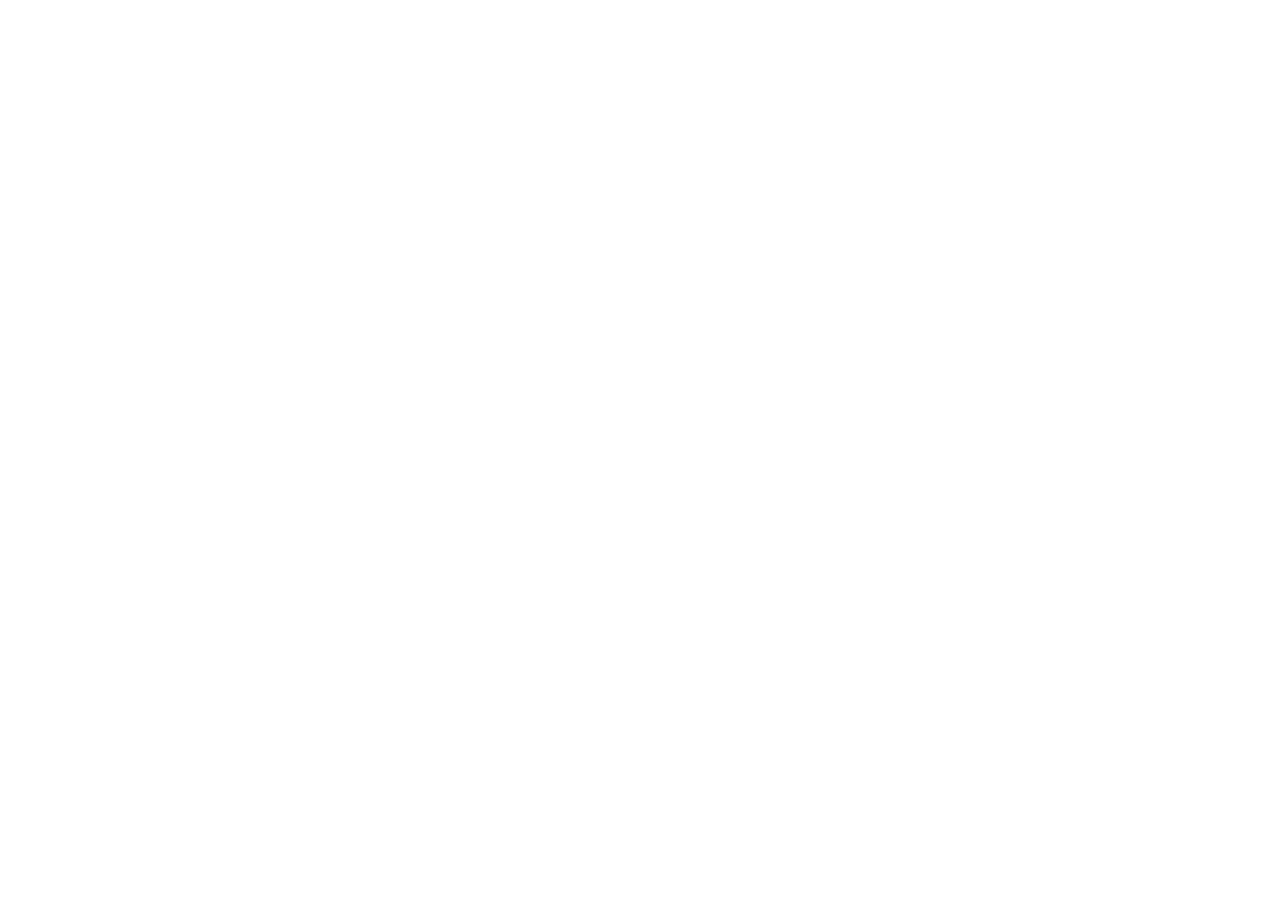
==== index.html @ 20b2c5fd "adding project structure" ====
<!DOCTYPE html>
<html lang="en">

<head>
    <meta charset="UTF-8">
    <meta http-equiv="X-UA-Compatible" content="IE=edge">
    <meta name="viewport" content="width=device-width, initial-scale=1.0">
    <title>Circle</title>
    <link rel="stylesheet" href="style.css">
</head>

<body>
    
    <script src="script.js"></script>
</body>

</html>
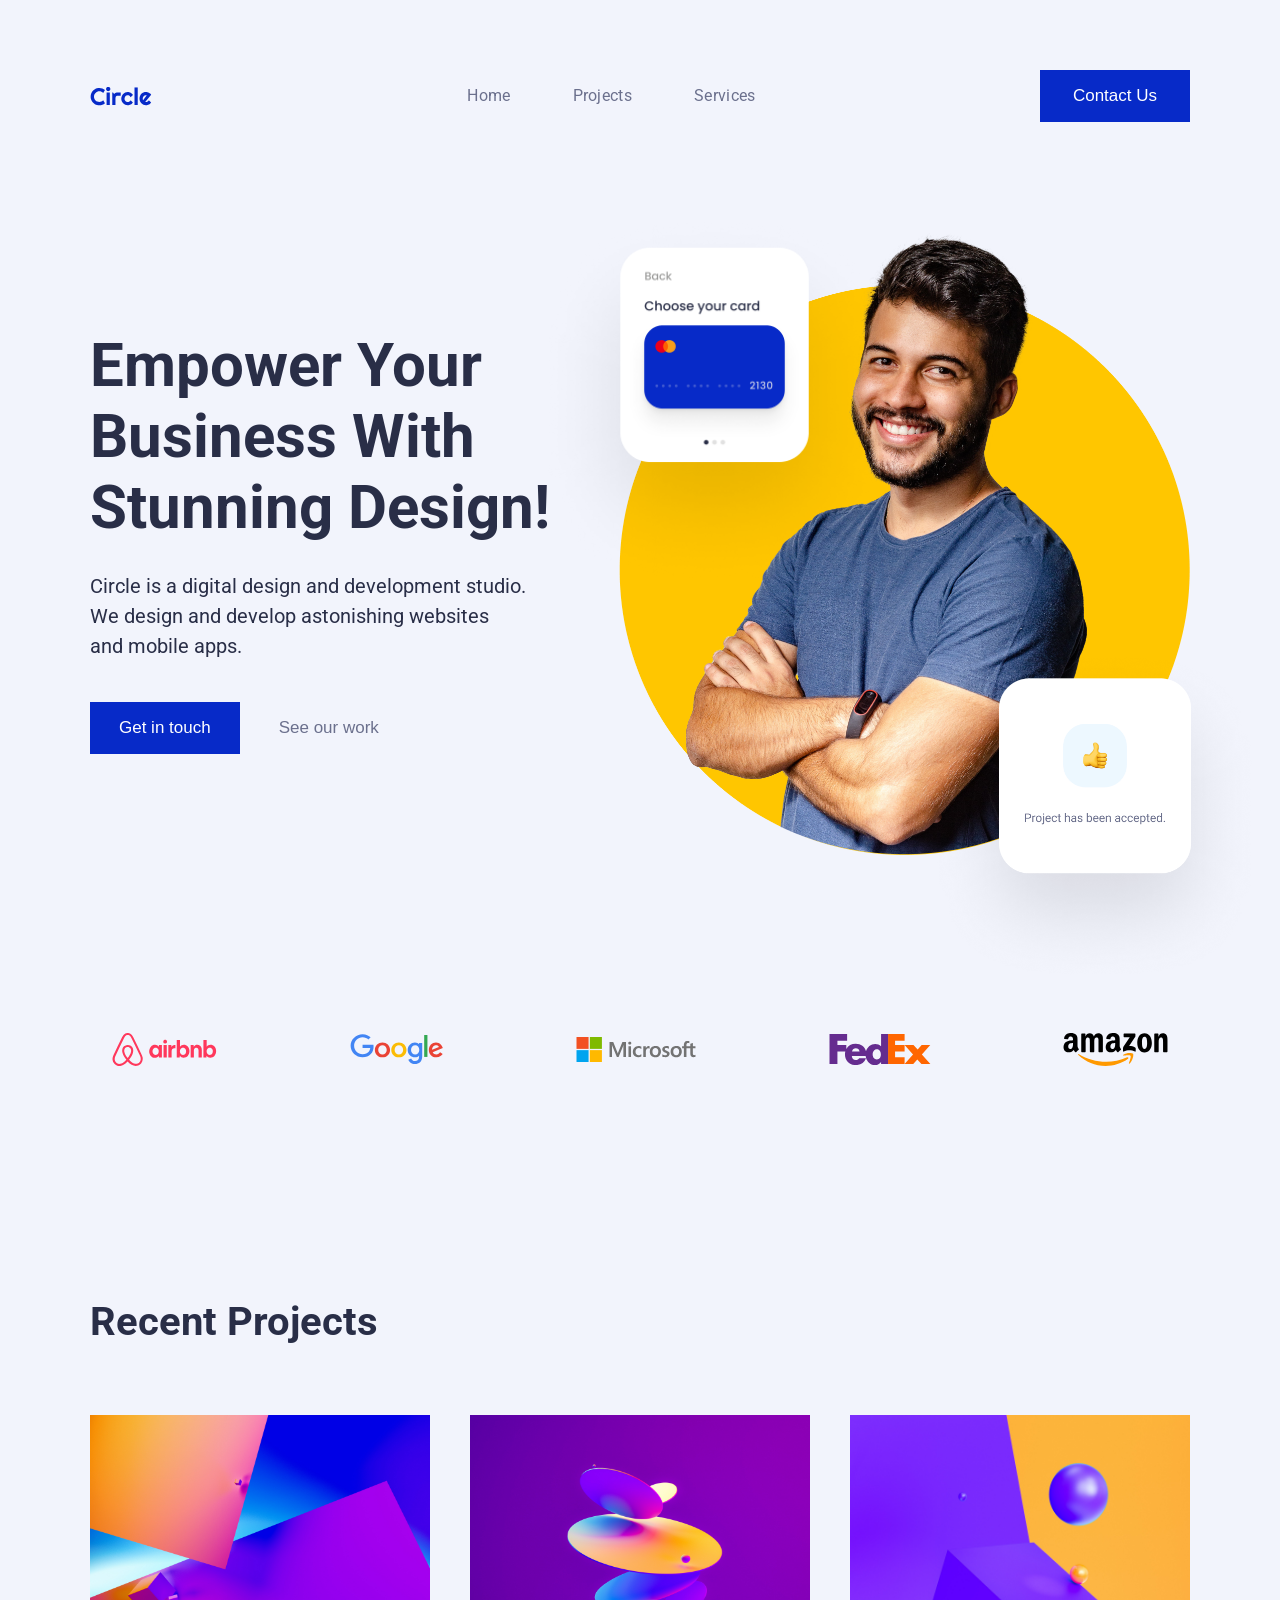
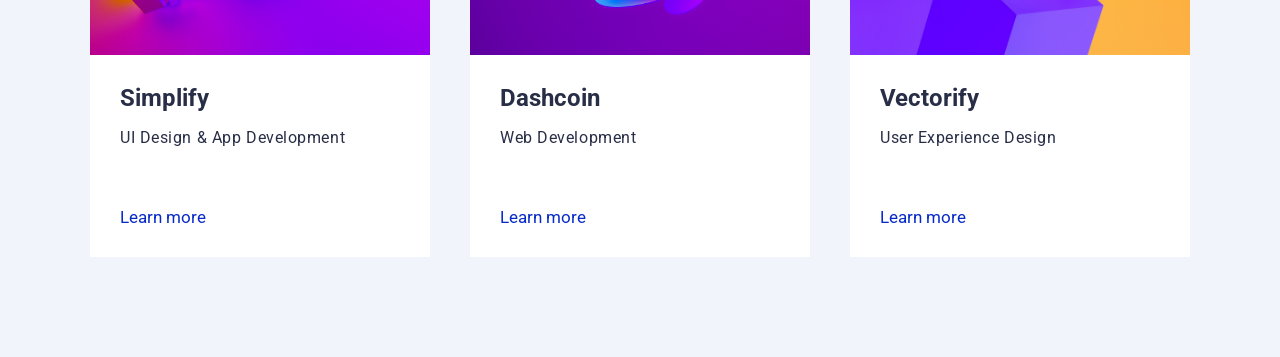
==== commit e590a0a8: "add hero and recent projects sections" ====
--- a/index.html
+++ b/index.html
@@ -6,11 +6,94 @@
     <meta http-equiv="X-UA-Compatible" content="IE=edge">
     <meta name="viewport" content="width=device-width, initial-scale=1.0">
     <title>Circle</title>
+    <link rel="preconnect" href="https://fonts.googleapis.com">
+    <link rel="preconnect" href="https://fonts.gstatic.com" crossorigin>
+    <link href="https://fonts.googleapis.com/css2?family=Roboto:wght@100;300;400;500;700;900&display=swap"
+        rel="stylesheet">
     <link rel="stylesheet" href="style.css">
 </head>
 
 <body>
-    
+    <header>
+        <div class="container">
+            <nav class="navigation">
+                <img src="assets/logos/circle.svg" alt="circle logo" class="logo">
+                <ul>
+                    <li><a href="#">Home</a></li>
+                    <li><a href="#">Projects</a></li>
+                    <li><a href="#">Services</a></li>
+                </ul>
+                <button class="contact-us-button circle-button">Contact Us</button>
+            </nav>
+        </div>
+    </header>
+    <section class="hero">
+        <div class="container">
+            <div class="intro">
+                <h1>Empower Your Business With Stunning Design!</h1>
+                <p class="body-intro">
+                    Circle is a digital design and development studio.<br>We design and develop astonishing websites<br>
+                    and mobile apps.
+                </p>
+                <div class="intro-buttons">
+                    <button class="circle-button">Get in touch</button>
+                    <button class="circle-button circle-button-transparent">See our work</button>
+                </div>
+            </div>
+            <div class="intro-images">
+                <img src="assets/hero-section/hero-image.png" alt="intro image background" class="intro-image-bg">
+                <img src="assets/hero-section/card-1.png" alt="intro card image"
+                    class="intro-image-card intro-image-card-1">
+                <img src="assets/hero-section/card-2.png" alt="intro card image"
+                    class="intro-image-card intro-image-card-2">
+            </div>
+        </div>
+    </section>
+    <section class="sponsors">
+        <div class="container">
+            <div class="sponsor-images">
+                <img src="assets/logos/airbnb-logo.svg" alt="airbnb" class="sponsor-image sponsor-image-airbnb">
+                <img src="assets/logos/google-logo.svg" alt="google" class="sponsor-image sponsor-image-google">
+                <img src="assets/logos/microsoft-logo.svg" alt="microsoft"
+                    class="sponsor-image sponsor-image-microsoft">
+                <img src="assets/logos/fedex-logo.svg" alt="fedex" class="sponsor-image sponsor-image-fedex">
+                <img src="assets/logos/amazon-logo.svg" alt="amazon" class="sponsor-image sponsor-image-amazon">
+            </div>
+        </div>
+    </section>
+    <section class="recent-projects">
+        <div class="container">
+            <h3>Recent Projects</h3>
+            <div class="projects-grid">
+                <div class="project-card">
+                    <img src="assets/projects-section/1.jpg" alt="project-simplify">
+                    <div class="project-card-info">
+                        <h4>Simplify</h4>
+                        <p>UI Design & App Development</p>
+                        <a class="circle-link" href="#">Learn more</a>
+                    </div>
+                </div>
+                <div class="project-card">
+                    <img src="assets/projects-section/2.jpg" alt="project-simplify">
+                    <div class="project-card-info">
+                        <h4>Dashcoin</h4>
+                        <p>Web Development</p>
+                        <a class="circle-link" href="#">Learn more</a>
+                    </div>
+                </div>
+                <div class="project-card">
+                    <img src="assets/projects-section/3.jpg" alt="project-simplify">
+                    <div class="project-card-info">
+                        <h4>Vectorify</h4>
+                        <p>User Experience Design</p>
+                        <a class="circle-link" href="#">Learn more</a>
+                    </div>
+                </div>
+            </div>
+        </div>
+    </section>
+
+
     <script src="script.js"></script>
 </body>
 
--- a/style.css
+++ b/style.css
@@ -0,0 +1,223 @@
+body {
+    font-family: 'Roboto', sans-serif;
+    color: #292E47;
+    background-color: #F2F4FC;
+}
+
+body * {
+    box-sizing: border-box;
+}
+
+
+h1 {
+    font-size: 60px;
+    font-weight: 700;
+    margin: 0;
+}
+
+h2 {
+    font-size: 50px;
+    font-weight: 700;
+    margin: 0;
+}
+
+h3 {
+    font-size: 40px;
+    font-weight: 700;
+    margin: 0;
+}
+
+h4 {
+    font-size: 24px;
+    font-weight: 700;
+    margin: 0;
+}
+
+p.body-intro {
+    font-size: 20px;
+    font-weight: 400;
+    line-height: 1.5;
+}
+
+.container {
+    width: 1100px;
+    margin: 0 auto;
+}
+
+button.circle-button {
+    font-size: 17px;
+    border-radius: 0px;
+    background-color: #072AC8;
+    border: none;
+    color: #fff;
+    display: inline-block;
+    padding: 16px 33px;
+    cursor: pointer;
+}
+
+button.circle-button-transparent {
+    background-color: transparent;
+    color: #6B708D;
+}
+
+a.circle-link {
+    color: #072AC8;
+    text-decoration: none;
+    font-size: 17px;
+    font-weight: 400;
+}
+
+.navigation {
+    padding: 60px 0;
+    display: flex;
+    justify-content: space-between;
+    align-items: center;
+}
+
+.navigation ul {
+    display: flex;
+    list-style: none;
+    margin: 0;
+    padding: 0;
+    gap: 62px;
+    margin-bottom: -1px;
+    margin-left: 31px;
+    letter-spacing: 0.02em;
+}
+
+.navigation ul li a {
+    color: #6B708D;
+    text-decoration: none;
+}
+
+.navigation .logo {
+    margin-top: 1px;
+}
+
+.navigation .circle-button {
+    cursor: pointer;
+    margin-top: 2px;
+}
+
+.hero {
+    padding: 30px 0;
+}
+
+.hero .container {
+    display: flex;
+    justify-content: space-between;
+}
+
+.hero .intro {
+    width: 48%;
+    padding-top: 118px;
+}
+
+.hero .intro p.body-intro {
+    margin-bottom: 41px;
+    margin-top: 28px;
+}
+
+.hero .intro .intro-buttons {
+    display: flex;
+    align-items: center;
+    gap: 10px;
+}
+
+.hero .intro .circle-button {
+    padding: 16px 29px;
+}
+
+.hero .intro-images {
+    width: 52%;
+    position: relative;
+}
+
+.hero .intro-images .intro-image-bg {
+    width: 100%;
+    display: block;
+    margin-top: 10px;
+}
+
+.hero .intro-images .intro-image-card {
+    position: absolute;
+}
+
+.hero .intro-images .intro-image-card-1 {
+    position: absolute;
+    top: -11px;
+    width: 374px;
+    left: -91px;
+}
+
+.hero .intro-images .intro-image-card-2 {
+    position: absolute;
+    bottom: -130px;
+    width: 350px;
+    right: -80px;
+}
+
+.sponsors {
+    padding: 140px 0;
+}
+
+.sponsors .sponsor-images {
+    display: flex;
+
+    align-items: center;
+    padding: 0 22px;
+
+    justify-content: space-between;
+}
+
+.sponsors .sponsor-images .sponsor-image {
+    width: 105px;
+    margin-top: 2px;
+    display: block;
+    object-fit: fill;
+}
+
+.sponsors .sponsor-images .sponsor-image.sponsor-image-google {
+    width: 94px;
+}
+
+.sponsors .sponsor-images .sponsor-image.sponsor-image-microsoft {
+    width: 120px;
+    margin-left: 0px;
+}
+
+.sponsors .sponsor-images .sponsor-image.sponsor-image-fedex {
+    width: 102px;
+}
+
+.recent-projects {
+    padding: 92px 0;
+
+}
+
+.projects-grid {
+    margin-top: 70px;
+    display: grid;
+    grid-template-columns: 340px 340px 340px;
+    gap: 40px;
+}
+
+.project-card {
+    width: 340px;
+    background-color: #fff;
+}
+
+.project-card img {
+    width: 100%;
+    height: 240px;
+}
+.project-card .project-card-info {
+    padding: 25px 30px 30px 30px;
+}
+.project-card .project-card-info p {
+    letter-spacing: 0.035em;
+}
+.project-card .project-card-info .circle-link {
+    margin-top: 60px;
+    display: block;
+}
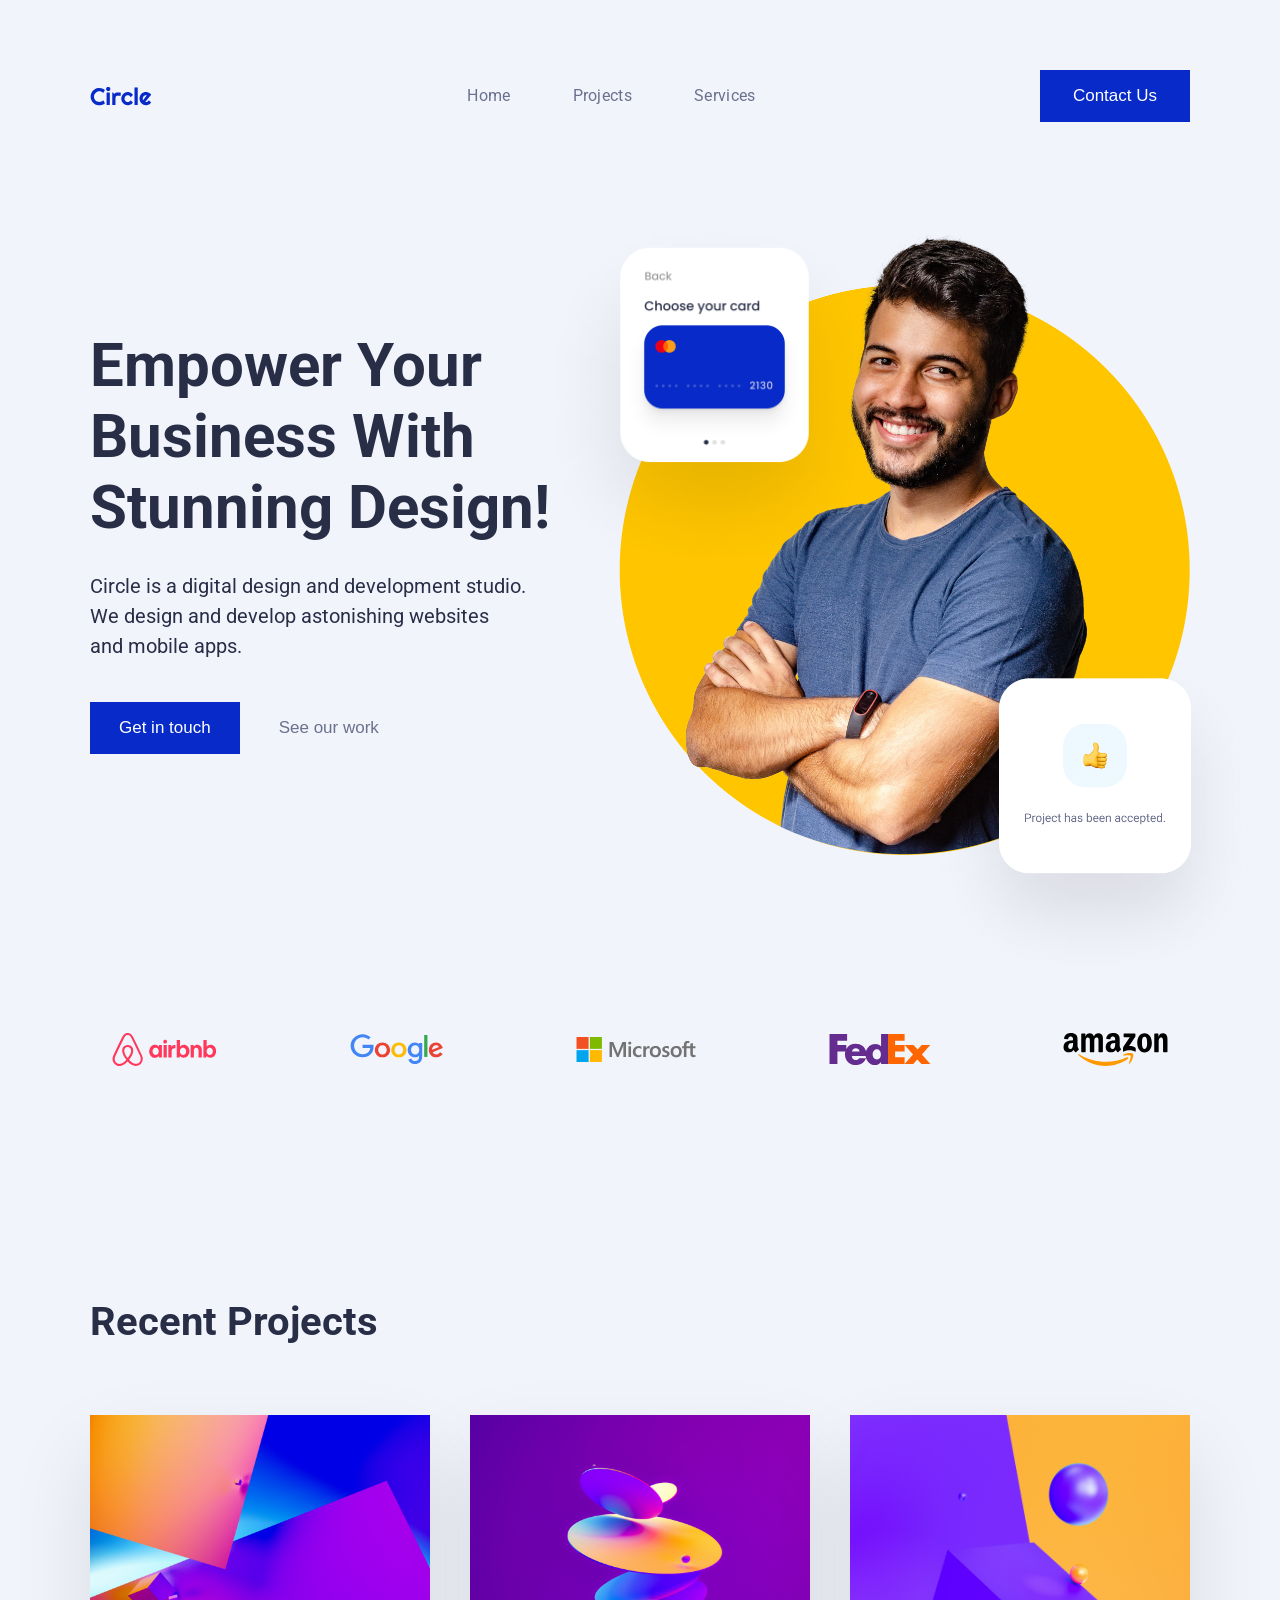
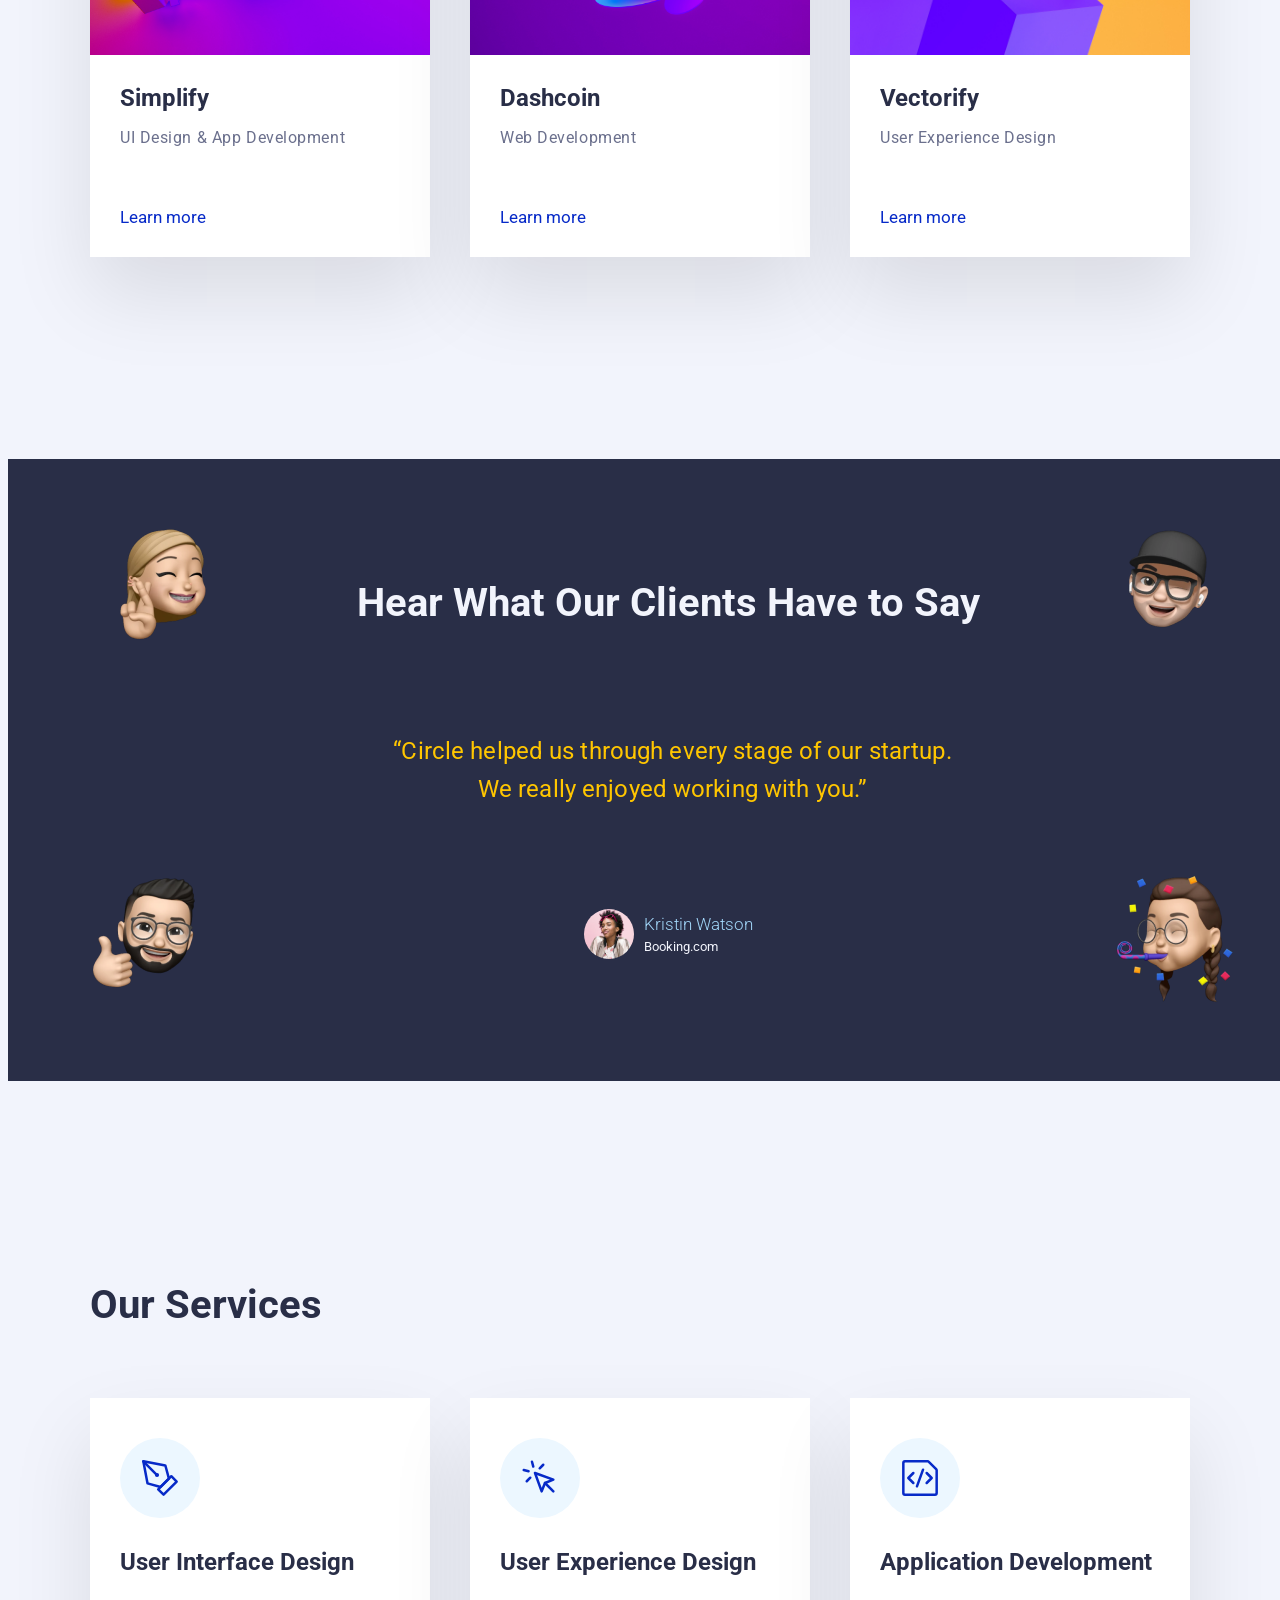
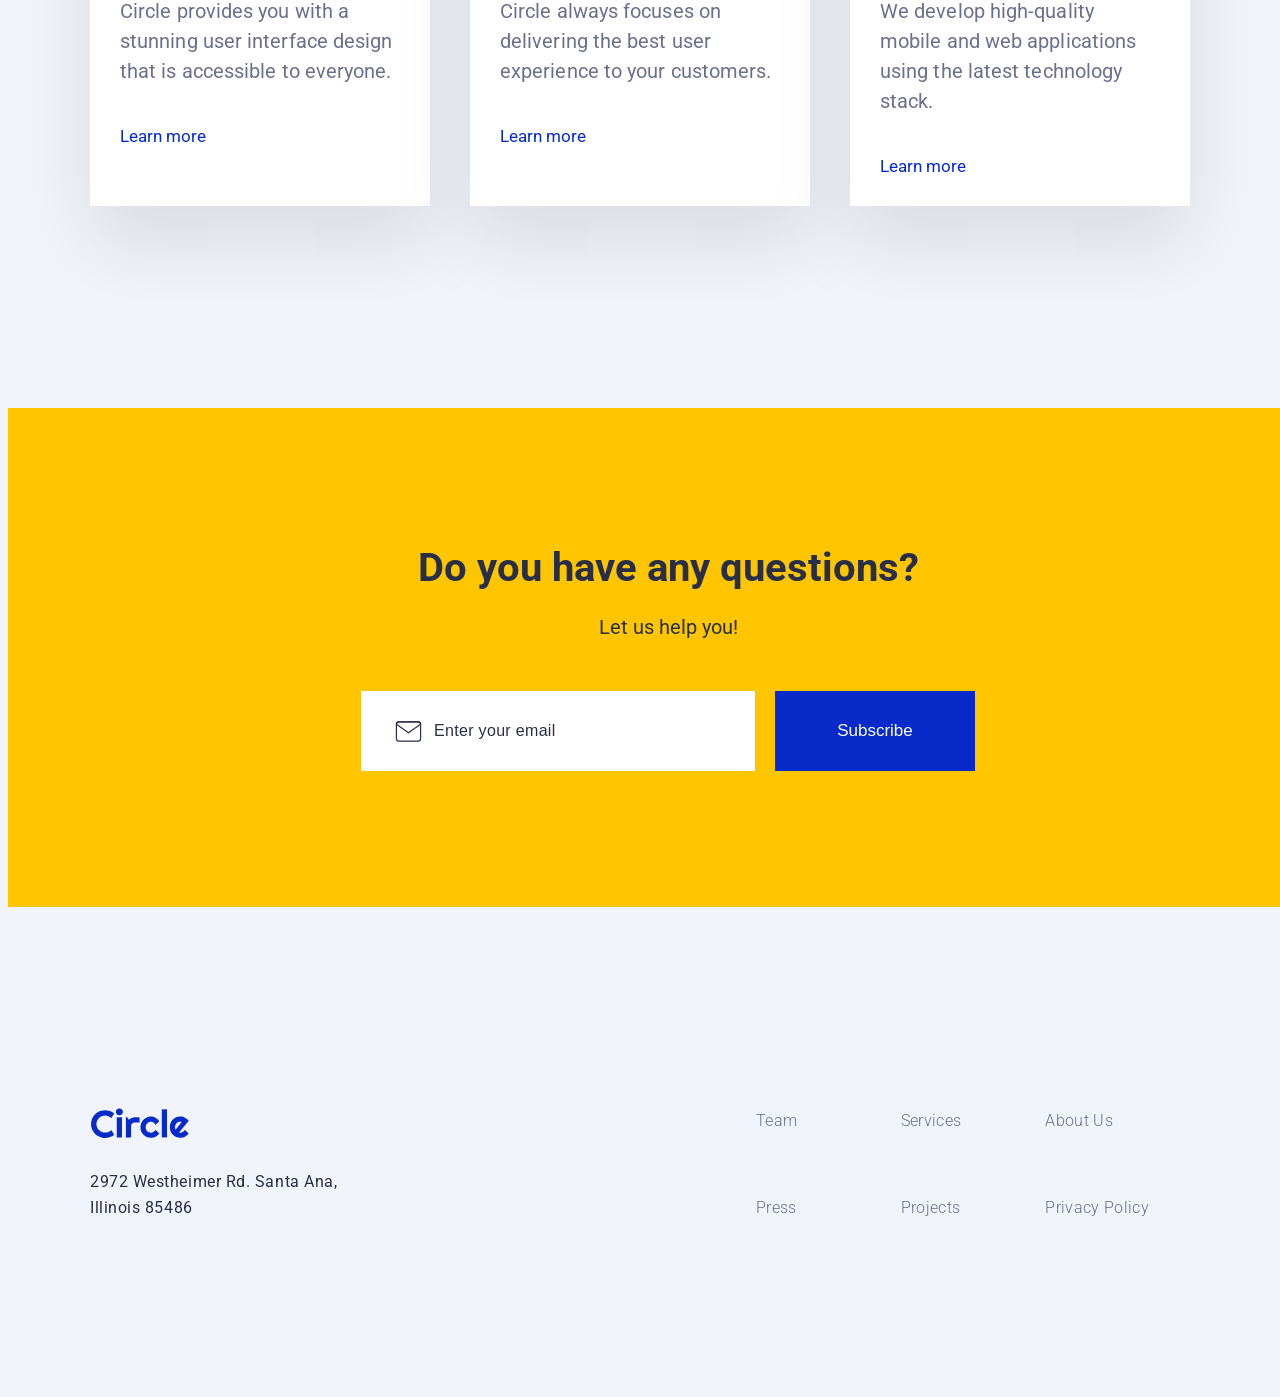
==== commit eadeafb3: "main page finished" ====
--- a/index.html
+++ b/index.html
@@ -65,25 +65,25 @@
         <div class="container">
             <h3>Recent Projects</h3>
             <div class="projects-grid">
-                <div class="project-card">
+                <div class="project-card card">
                     <img src="assets/projects-section/1.jpg" alt="project-simplify">
-                    <div class="project-card-info">
+                    <div class="project-card-info card-info">
                         <h4>Simplify</h4>
                         <p>UI Design & App Development</p>
                         <a class="circle-link" href="#">Learn more</a>
                     </div>
                 </div>
-                <div class="project-card">
-                    <img src="assets/projects-section/2.jpg" alt="project-simplify">
-                    <div class="project-card-info">
+                <div class="project-card card">
+                    <img src="assets/projects-section/2.jpg" alt="project-dashcoin">
+                    <div class="project-card-info card-info">
                         <h4>Dashcoin</h4>
                         <p>Web Development</p>
                         <a class="circle-link" href="#">Learn more</a>
                     </div>
                 </div>
-                <div class="project-card">
-                    <img src="assets/projects-section/3.jpg" alt="project-simplify">
-                    <div class="project-card-info">
+                <div class="project-card card">
+                    <img src="assets/projects-section/3.jpg" alt="project-vectorify">
+                    <div class="project-card-info card-info">
                         <h4>Vectorify</h4>
                         <p>User Experience Design</p>
                         <a class="circle-link" href="#">Learn more</a>
@@ -92,8 +92,98 @@
             </div>
         </div>
     </section>
-
-
+    <section class="reviews">
+        <div class="container-fluid">
+            <div class="review">
+                <h3 class="review-title">Hear What Our Clients Have to Say</h3>
+                <p class="review-comment">
+                    “Circle helped us through every stage of our startup. <br> We really enjoyed working with you.”
+                </p>
+                <div class="review-author">
+                    <img src="assets/testimonial-section/profile.png" alt="review author" class="review-author-image">
+                    <div class="review-author-info">
+                        <h4 class="review-author-name">Kristin Watson</h4>
+                        <p class="review-author-org">Booking.com</p>
+                    </div>
+                </div>
+                <div class="emojis">
+                    <img src="assets/testimonial-section/memoji-1.png" alt="emoji" class="emoji emoji-1">
+                    <img src="assets/testimonial-section/memoji-2.png" alt="emoji" class="emoji emoji-2">
+                    <img src="assets/testimonial-section/memoji-3.png" alt="emoji" class="emoji emoji-3">
+                    <img src="assets/testimonial-section/memoji-4.png" alt="emoji" class="emoji emoji-4">
+                </div>
+            </div>
+        </div>
+    </section>
+    <section class="services">
+        <div class="container">
+            <h3>Our Services</h3>
+            <div class="services-grid">
+                <div class="service-card card">
+                    <div class="service-card-info card-info">
+                        <span class="card-icon-wrapper">
+                            <img class="card-icon" src="assets/services-section/icons/1.svg" alt="service-ui-design">
+                        </span>
+                        <h4>User Interface Design</h4>
+                        <p>Circle provides you with a stunning user interface design that is accessible to everyone.</p>
+                        <a class="circle-link" href="#">Learn more</a>
+                    </div>
+                </div>
+                <div class="service-card card">
+                    <div class="service-card-info card-info">
+                        <span class="card-icon-wrapper">
+                            <img class="card-icon" src="assets/services-section/icons/2.svg" alt="service-ux-design">
+                        </span>
+                        <h4>User Experience Design</h4>
+                        <p>Circle always focuses on delivering the best user experience to your customers.</p>
+                        <a class="circle-link" href="#">Learn more</a>
+                    </div>
+                </div>
+                <div class="service-card card">
+                    <div class="service-card-info card-info">
+                        <span class="card-icon-wrapper">
+                            <img class="card-icon" src="assets/services-section/icons/3.svg"
+                                alt="service-app-development">
+                        </span>
+                        <h4>Application Development</h4>
+                        <p>We develop high-quality mobile and web applications using the latest technology stack.</p>
+                        <a class="circle-link" href="#">Learn more</a>
+                    </div>
+                </div>
+            </div>
+        </div>
+    </section>
+    <section class="newsletter">
+        <div class="container-fluid">
+            <h3>Do you have any questions?</h3>
+            <p>Let us help you!</p>
+            <form action="#" class="newsletter-form">
+                <input type="email" placeholder="Enter your email" class="newsletter-input">
+                <button type="submit" class="newsletter-button circle-button">Subscribe</button>
+            </form>
+        </div>
+        </div>
+    </section>
+    <footer>
+        <div class="container">
+            <div class="footer-company">
+                <img src="/assets/logos/circle.svg" alt="circle-logo">
+                <p class="footer-address">
+                    2972 Westheimer Rd. Santa Ana, <br> Illinois 85486
+                </p>
+            </div>
+            <nav class="footer-nav">
+                <ul>
+                    <li><a href="#">Team</a></li>
+                    <li><a href="#">Services</a></li>
+                    <li><a href="#">About Us</a></li>
+                    <li><a href="#">Press</a></li>
+                    <li><a href="#">Projects</a></li>
+                    <li><a href="#">Privacy Policy</a></li>
+                </ul>
+            </nav>
+        </div>
+    </footer>
     <script src="script.js"></script>
 </body>
 
--- a/style.css
+++ b/style.css
@@ -41,6 +41,11 @@
 
 .container {
     width: 1100px;
+    margin: 0 auto;
+}
+
+.container-fluid {
+    width: 1320px;
     margin: 0 auto;
 }
 
@@ -202,22 +207,272 @@
     gap: 40px;
 }
 
-.project-card {
-    width: 340px;
-    background-color: #fff;
-}
+.project-card {}
 
 .project-card img {
     width: 100%;
     height: 240px;
 }
+
 .project-card .project-card-info {
     padding: 25px 30px 30px 30px;
 }
+
 .project-card .project-card-info p {
     letter-spacing: 0.035em;
 }
+
 .project-card .project-card-info .circle-link {
     margin-top: 60px;
     display: block;
+}
+
+.reviews {
+    padding: 110px 0;
+}
+
+.reviews .container-fluid {
+    background-color: #292E47;
+    height: 622px;
+
+}
+
+.reviews .container-fluid h3.review-title {
+    color: #F2F4FC;
+}
+
+.reviews .container-fluid .review-comment {
+    text-align: center;
+    color: #FFC600;
+    font-size: 24px;
+    line-height: 1.6;
+    margin-left: 9px;
+    letter-spacing: 0.005em;
+    margin-top: 105px;
+}
+
+.reviews .container-fluid .review {
+    display: flex;
+    justify-content: space-between;
+    align-items: center;
+    padding: 120px 0;
+    flex-direction: column;
+    height: 100%;
+    position: relative;
+}
+
+.reviews .container-fluid .review .review-author .review-author-image {
+    width: 50px;
+    height: 50px;
+    border-radius: 50%;
+    object-fit: cover;
+}
+
+.reviews .container-fluid .review .review-author {
+    display: flex;
+    align-items: center;
+    gap: 10px;
+    margin-top: 75px;
+}
+
+.reviews .container-fluid .review .review-author .review-author-name {
+    color: #A2D6F9;
+    font-size: 17px;
+    font-weight: 300;
+    padding: 0;
+    margin: 0;
+    margin-bottom: 5px;
+}
+
+.reviews .container-fluid .review .review-author .review-author-org {
+    color: #F2F4FC;
+    font-size: 13px;
+    padding: 0;
+    margin: 0;
+    margin-top: 5px;
+}
+
+.reviews .container-fluid .review .emojis .emoji {
+    position: absolute;
+    width: 150px;
+}
+
+.reviews .container-fluid .review .emojis {
+    width: 100%;
+}
+
+.reviews .container-fluid .review .emojis .emoji-1 {
+    top: 50px;
+    left: 75px;
+}
+
+.reviews .container-fluid .review .emojis .emoji-2 {
+    top: 50px;
+    right: 90px;
+}
+
+.reviews .container-fluid .review .emojis .emoji-3 {
+    bottom: 75px;
+    left: 64px;
+}
+
+.reviews .container-fluid .review .emojis .emoji-4 {
+    bottom: 75px;
+    right: 72px;
+}
+
+.services {
+    padding: 90px 0;
+}
+
+.services-grid {
+    margin-top: 70px;
+    display: grid;
+    grid-template-columns: 340px 340px 340px;
+    gap: 40px;
+    /* TODO: unify in one class */
+}
+
+.card {
+    width: 340px;
+    background-color: #fff;
+    box-shadow: rgba(0, 0, 0, 0.1) 0px 38px 77px 0px;
+}
+
+
+.card-info {
+    padding: 25px 30px 30px 30px;
+}
+
+.card-info p {
+    color: #6B708D;
+}
+
+.card-icon-wrapper {
+    display: flex;
+    align-items: center;
+    justify-content: center;
+    margin-top: 15px;
+    margin-bottom: 30px;
+    width: 80px;
+    height: 80px;
+    border-radius: 50%;
+
+    background-color: #ECF7FF;
+}
+
+.service-card-info p {
+    letter-spacing: 0.004em;
+    line-height: 1.5em;
+
+}
+
+.service-card-info .circle-link {
+    margin-top: 40px;
+    display: block;
+}
+
+.service-card-info p {
+    font-size: 20px;
+}
+
+.newsletter {
+    padding: 112px 0;
+}
+
+.newsletter .container-fluid {
+    background-color: #FFC600;
+    display: flex;
+    align-items: center;
+    justify-content: center;
+    flex-direction: column;
+    padding: 136px 0;
+}
+
+.newsletter .container-fluid p {
+    font-size: 20px;
+    margin-top: 24px;
+}
+
+.newsletter .newsletter-form {
+    margin-top: 32px;
+    display: flex;
+
+}
+
+.newsletter .newsletter-form .newsletter-input {
+    width: 394px;
+    height: 80px;
+    border-radius: 0px;
+    border: none;
+    padding: 30px 73px;
+    font-size: 16px;
+    font-weight: 300;
+    color: #292E47;
+    letter-spacing: 0.02em;
+
+    background: url("/assets/newsletter/icon/mail.svg") no-repeat left #fff;
+    background-size: 29px;
+    background-position: 33px 26px;
+}
+
+.newsletter .newsletter-form .newsletter-input::placeholder {
+    /* Chrome, Firefox, Opera, Safari 10.1+ */
+    color: #292E47;
+    opacity: 1;
+    /* Firefox */
+}
+
+
+.newsletter .newsletter-form .circle-button {
+    height: 80px;
+    margin-left: 20px;
+    width: 200px;
+}
+
+footer {
+    padding: 88px 0;
+}
+
+footer .container {
+    display: flex;
+    justify-content: space-between;
+}
+
+footer .footer-company img {
+    width: 100px;
+}
+
+footer .footer-company .footer-address {
+    margin-top: 26px;
+    letter-spacing: 0.034em;
+    line-height: 1.65em;
+}
+
+footer .footer-nav ul {
+    display: flex;
+    justify-content: space-between;
+    align-items: center;
+    flex-wrap: wrap;
+    list-style: none;
+    margin-left: 0;
+    padding-left: 0;
+    width: 434px;
+    padding-top: 0;
+    margin-top: 4px;
+}
+
+footer .footer-nav ul li {
+    flex-grow: 1;
+    flex-shrink: 0;
+    flex-basis: 120px;
+    padding-bottom: 68px;
+}
+
+footer .footer-nav ul li a {
+    color: #6B708D;
+    font-size: 16px;
+    font-weight: 300;
+    letter-spacing: 0.02em;
+    text-decoration: none;
 }
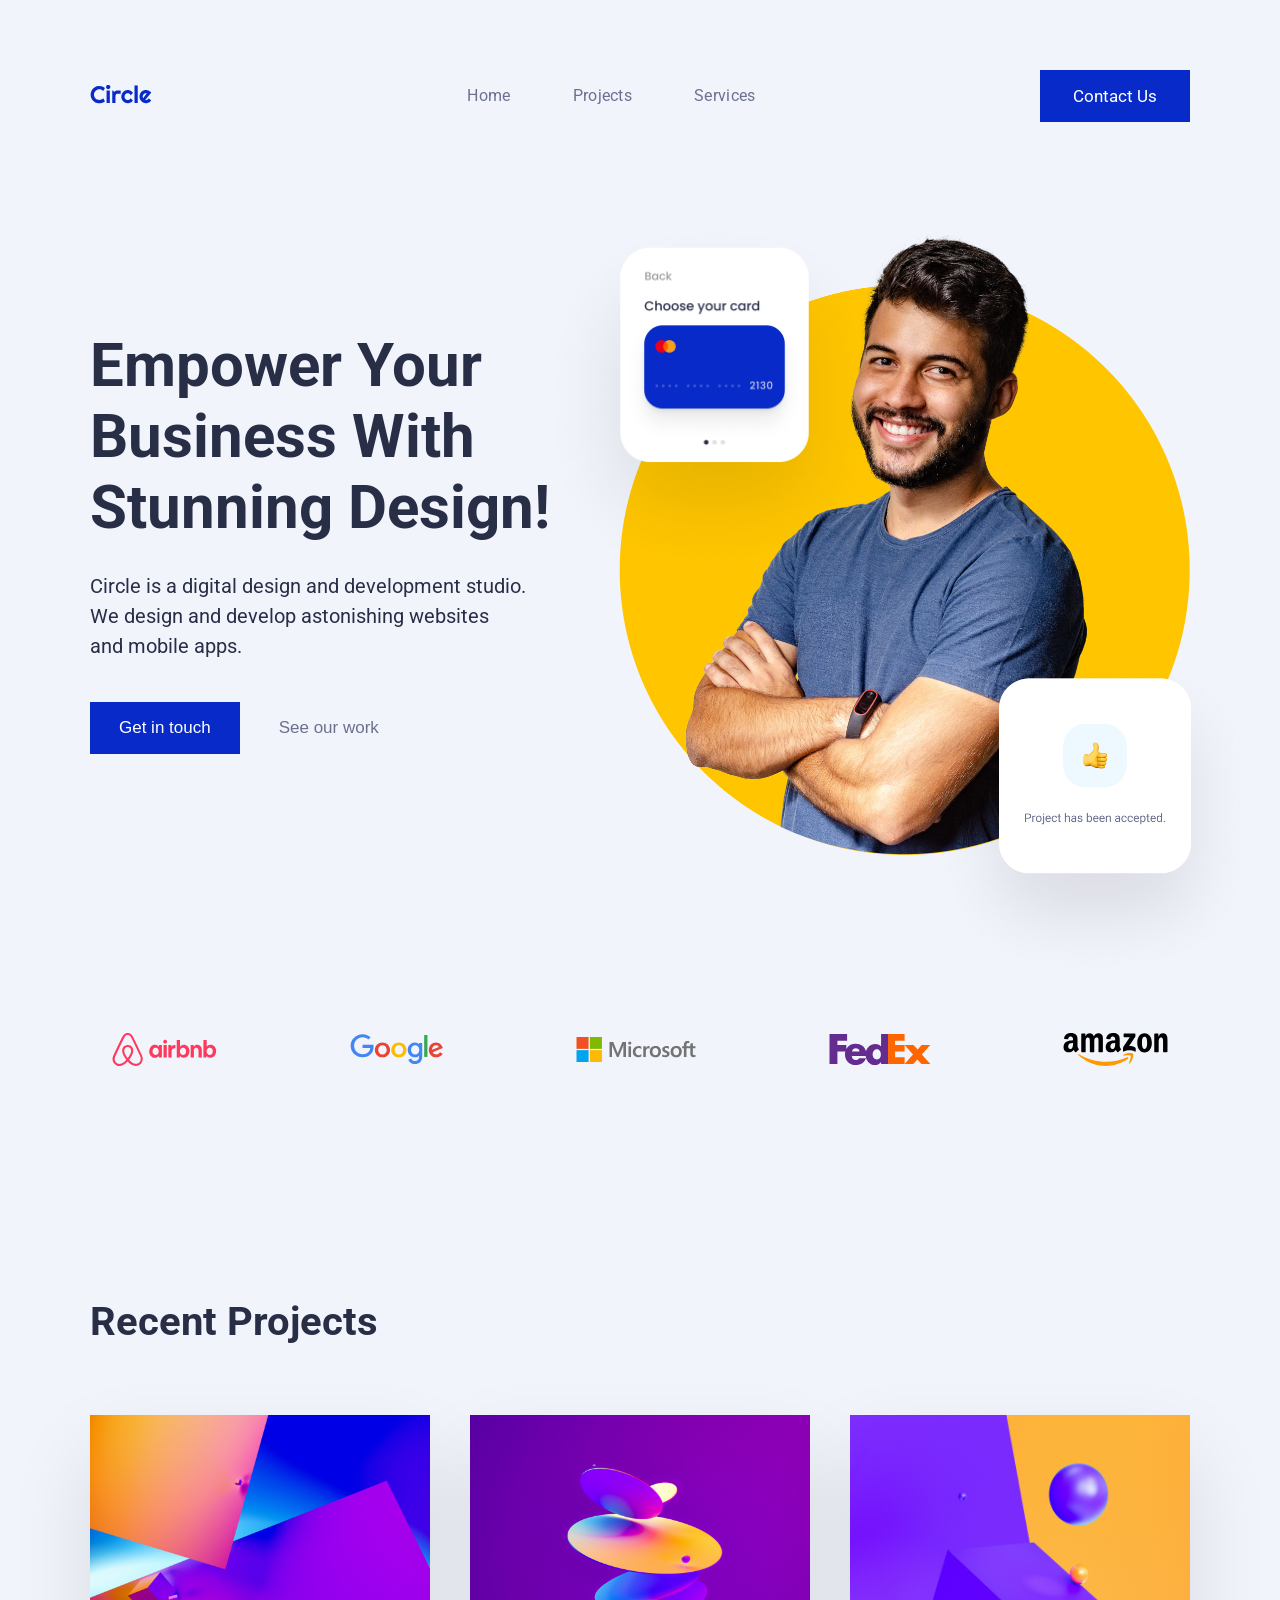
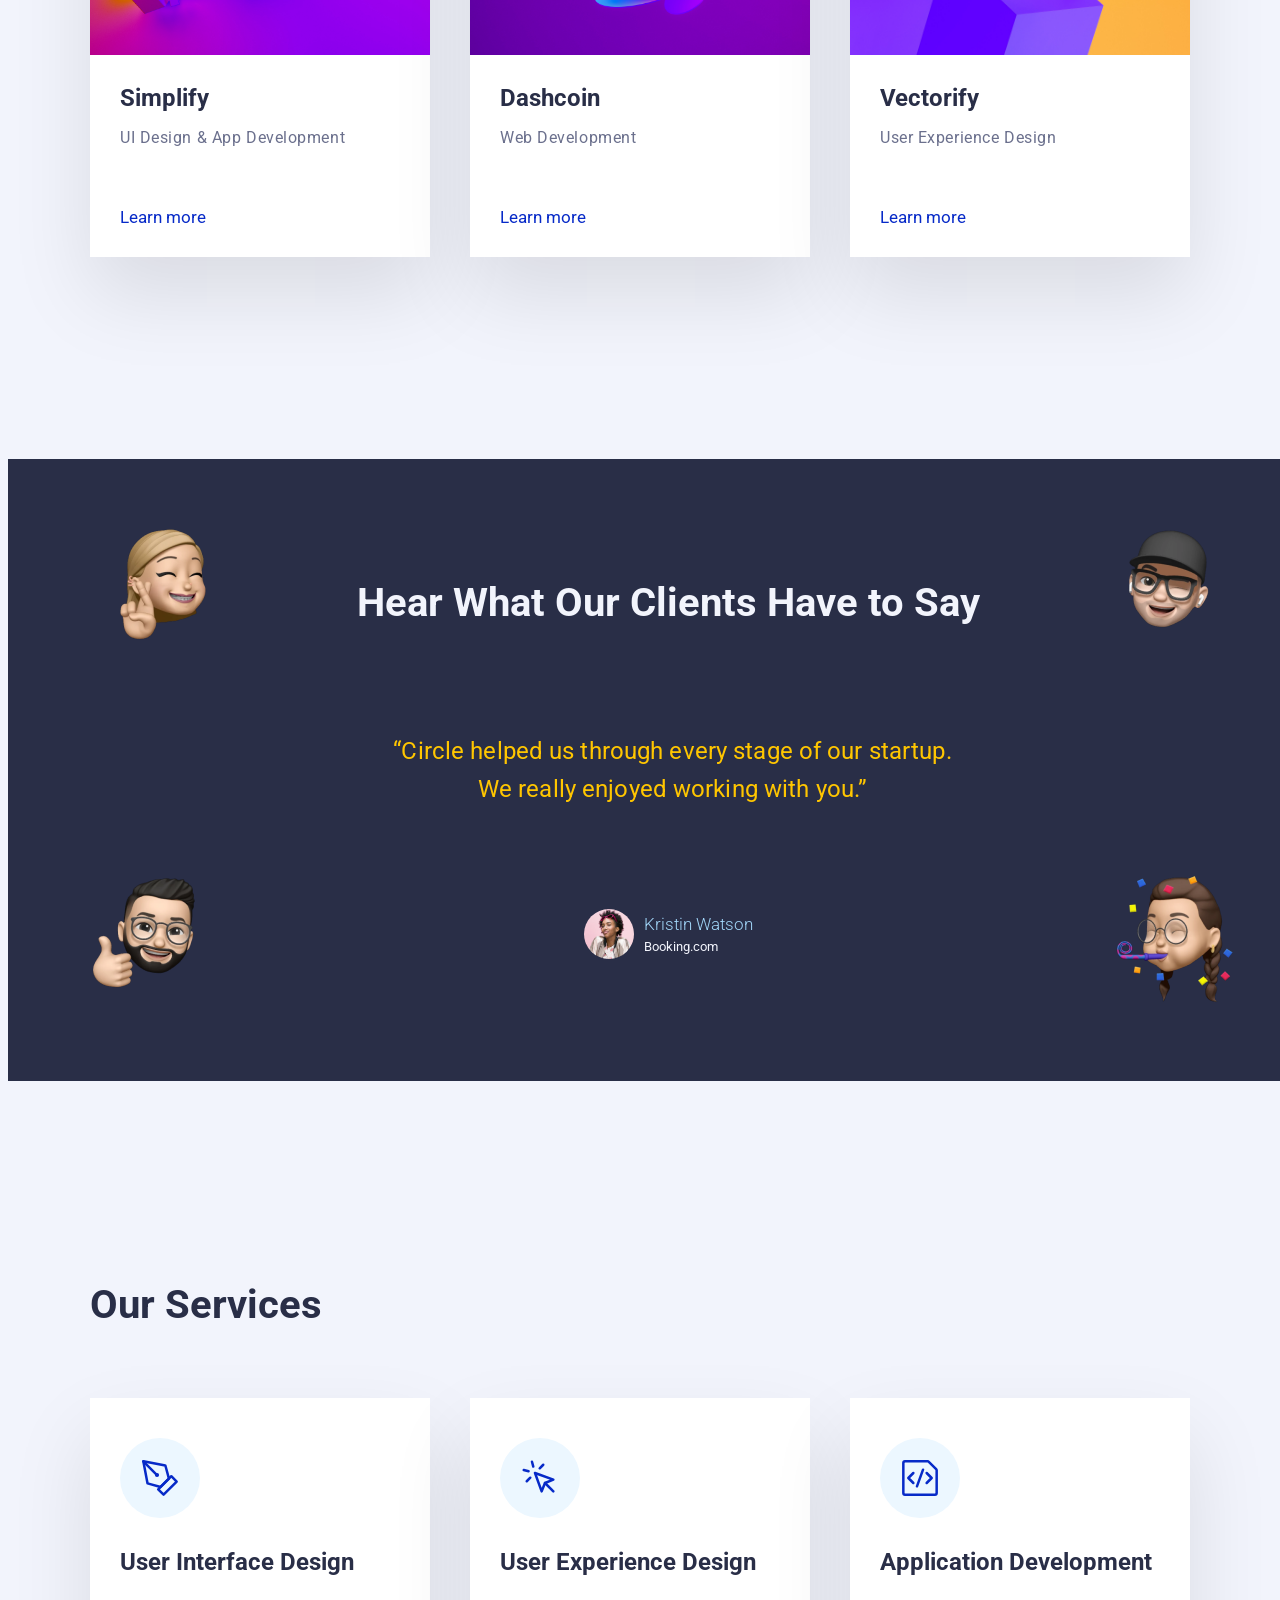
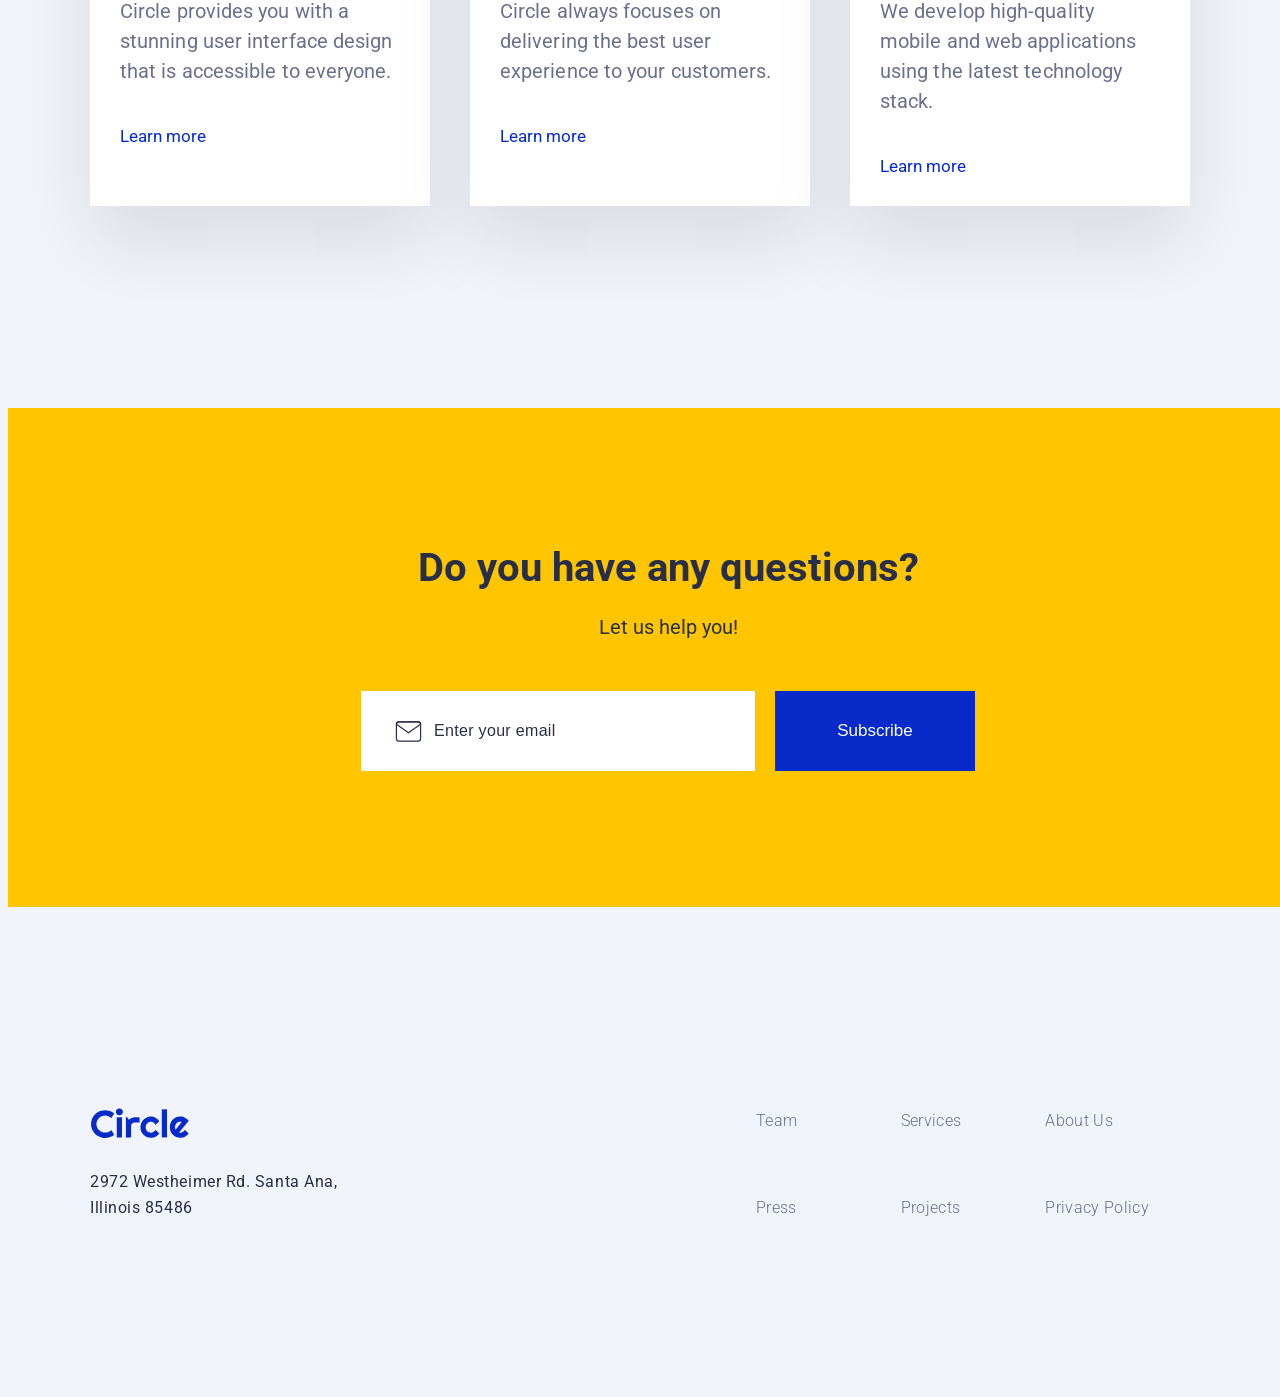
==== commit bbd2cabf: "add project page" ====
--- a/index.html
+++ b/index.html
@@ -17,17 +17,18 @@
     <header>
         <div class="container">
             <nav class="navigation">
-                <img src="assets/logos/circle.svg" alt="circle logo" class="logo">
+
+                <a href="index.html"> <img src="assets/logos/circle.svg" alt="circle logo" class="logo"></a>
                 <ul>
-                    <li><a href="#">Home</a></li>
-                    <li><a href="#">Projects</a></li>
-                    <li><a href="#">Services</a></li>
+                    <li><a href="index.html#home">Home</a></li>
+                    <li><a href="index.html#projects">Projects</a></li>
+                    <li><a href="index.html#services">Services</a></li>
                 </ul>
-                <button class="contact-us-button circle-button">Contact Us</button>
+                <a href="contact.html" class="contact-us-button circle-button">Contact Us</a>
             </nav>
         </div>
     </header>
-    <section class="hero">
+    <section class="hero" id="home">
         <div class="container">
             <div class="intro">
                 <h1>Empower Your Business With Stunning Design!</h1>
@@ -61,7 +62,7 @@
             </div>
         </div>
     </section>
-    <section class="recent-projects">
+    <section class="recent-projects" id="projects">
         <div class="container">
             <h3>Recent Projects</h3>
             <div class="projects-grid">
@@ -70,7 +71,7 @@
                     <div class="project-card-info card-info">
                         <h4>Simplify</h4>
                         <p>UI Design & App Development</p>
-                        <a class="circle-link" href="#">Learn more</a>
+                        <a class="circle-link" href="project.html">Learn more</a>
                     </div>
                 </div>
                 <div class="project-card card">
@@ -78,7 +79,7 @@
                     <div class="project-card-info card-info">
                         <h4>Dashcoin</h4>
                         <p>Web Development</p>
-                        <a class="circle-link" href="#">Learn more</a>
+                        <a class="circle-link" href="project.html">Learn more</a>
                     </div>
                 </div>
                 <div class="project-card card">
@@ -86,7 +87,7 @@
                     <div class="project-card-info card-info">
                         <h4>Vectorify</h4>
                         <p>User Experience Design</p>
-                        <a class="circle-link" href="#">Learn more</a>
+                        <a class="circle-link" href="project.html">Learn more</a>
                     </div>
                 </div>
             </div>
@@ -115,7 +116,7 @@
             </div>
         </div>
     </section>
-    <section class="services">
+    <section class="services" id="services">
         <div class="container">
             <h3>Our Services</h3>
             <div class="services-grid">
--- a/style.css
+++ b/style.css
@@ -49,7 +49,7 @@
     margin: 0 auto;
 }
 
-button.circle-button {
+button.circle-button, a.circle-button {
     font-size: 17px;
     border-radius: 0px;
     background-color: #072AC8;
@@ -58,6 +58,7 @@
     display: inline-block;
     padding: 16px 33px;
     cursor: pointer;
+    text-decoration: none;
 }
 
 button.circle-button-transparent {
@@ -410,17 +411,14 @@
     font-weight: 300;
     color: #292E47;
     letter-spacing: 0.02em;
-
     background: url("/assets/newsletter/icon/mail.svg") no-repeat left #fff;
     background-size: 29px;
     background-position: 33px 26px;
 }
 
 .newsletter .newsletter-form .newsletter-input::placeholder {
-    /* Chrome, Firefox, Opera, Safari 10.1+ */
     color: #292E47;
     opacity: 1;
-    /* Firefox */
 }
 
 
@@ -475,4 +473,53 @@
     font-weight: 300;
     letter-spacing: 0.02em;
     text-decoration: none;
+}
+
+
+
+.project {
+    padding: 85px 0 0 0;
+}
+
+.project h1 {}
+
+.project-header {
+    display: flex;
+    justify-content: space-between;
+    align-items: center;
+}
+
+.project-header p {
+    margin-top: 20px;
+
+}
+
+.project-header .project-desc {
+    font-size: 24px;
+    color: #6B708D;
+    letter-spacing: 0.005em;
+}
+
+.project-header .project-date {
+    font-size: 20px;
+    margin-top: 17px;
+}
+
+.project-header .project-date span {
+    color: #6B708D;
+}
+.project-body {
+    padding: 55px 0 0 0;
+}
+.project-body img {
+    width: 100%;
+    height: 445px;
+    object-fit: cover;
+    box-shadow: rgba(0, 0, 0, 0.1) 0px 38px 77px 0px;
+}
+.project-body .project-text {
+    margin-top: 67px;
+    font-size: 20px;
+    line-height: 1.5em;
+    letter-spacing: 0.0005em;
 }
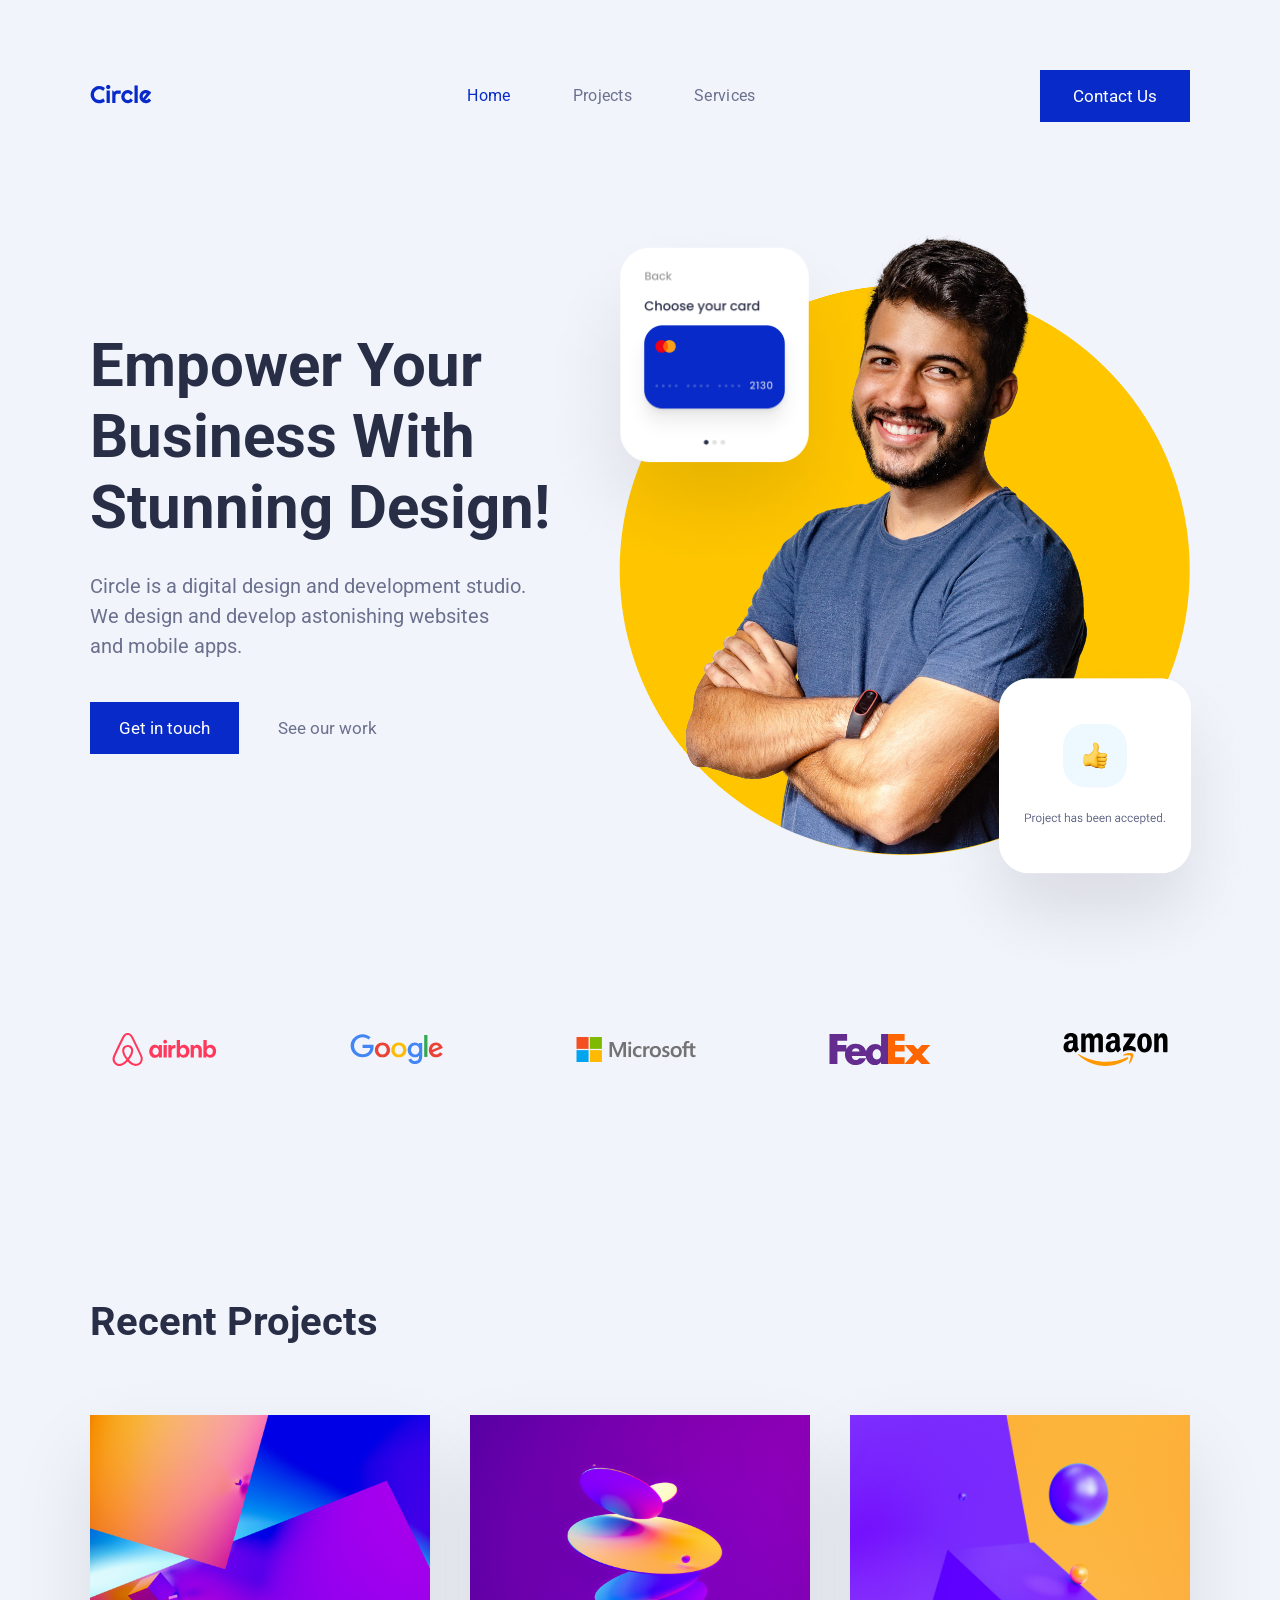
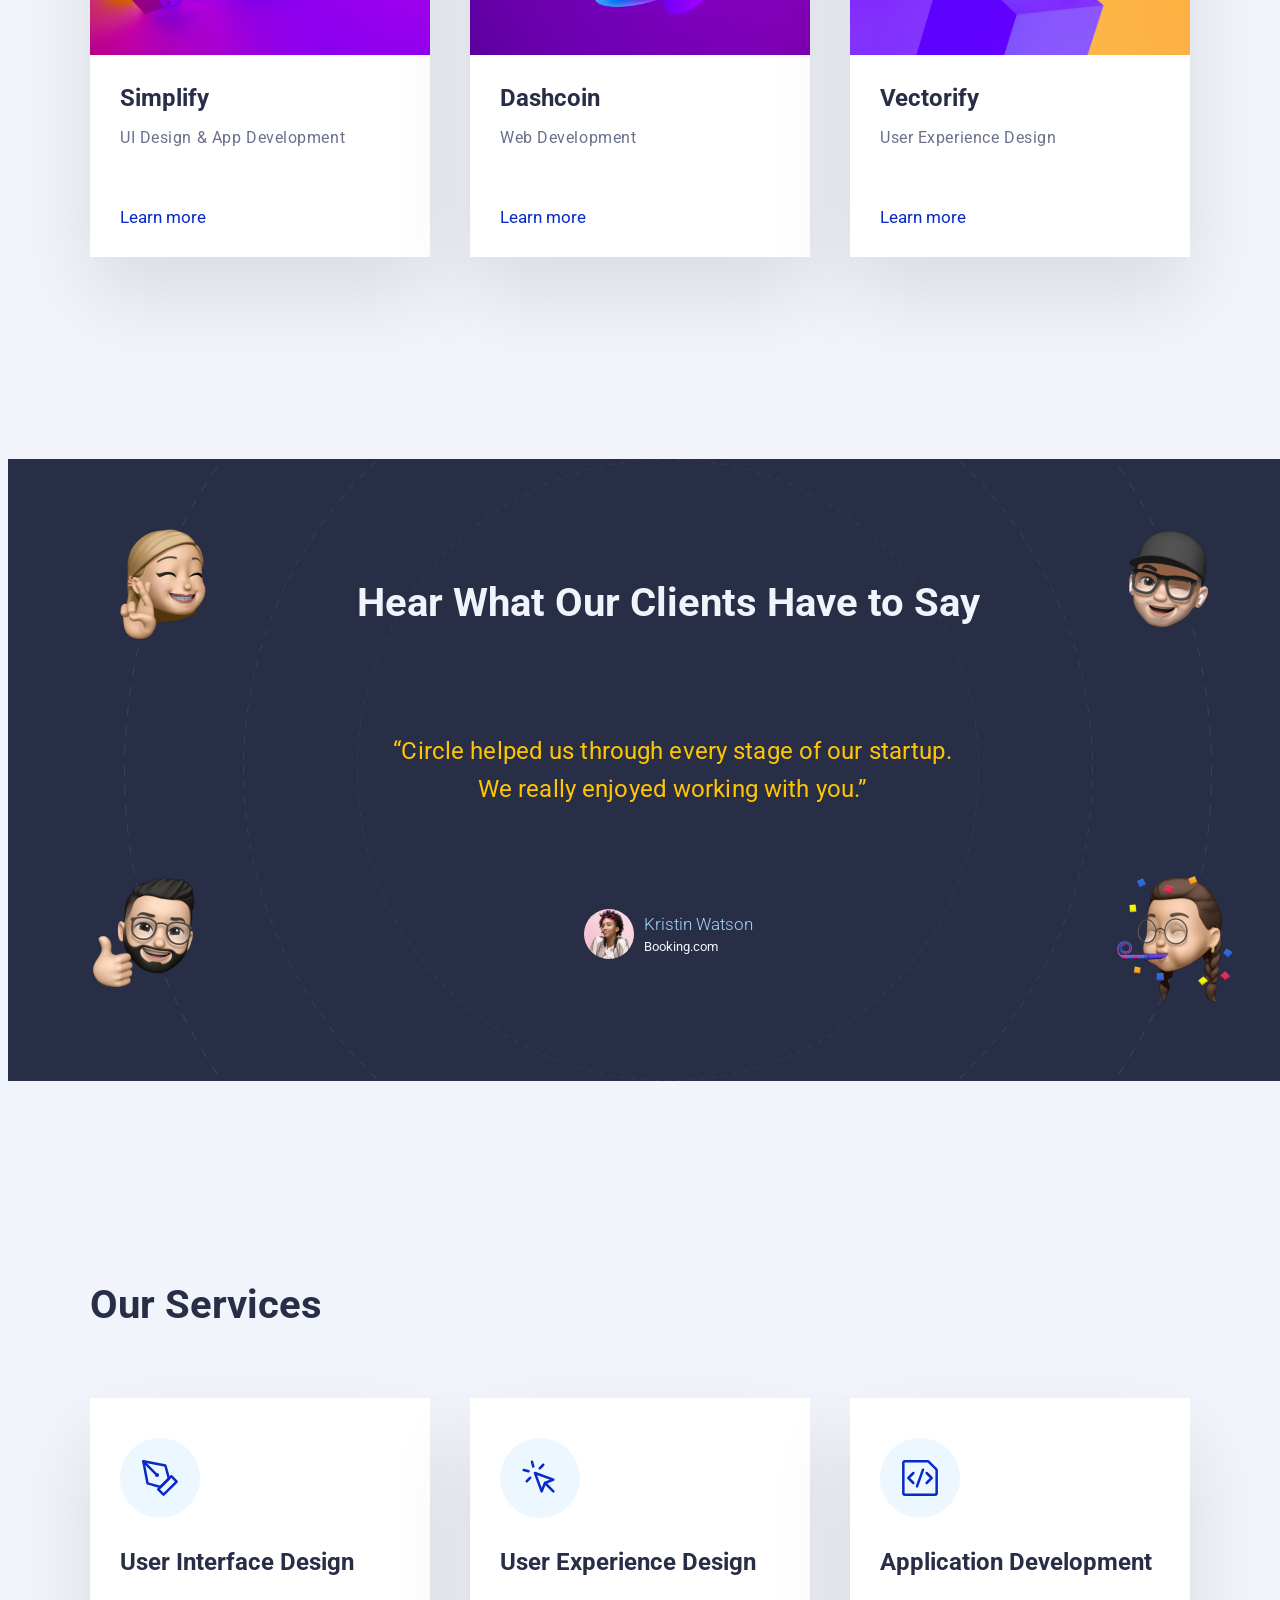
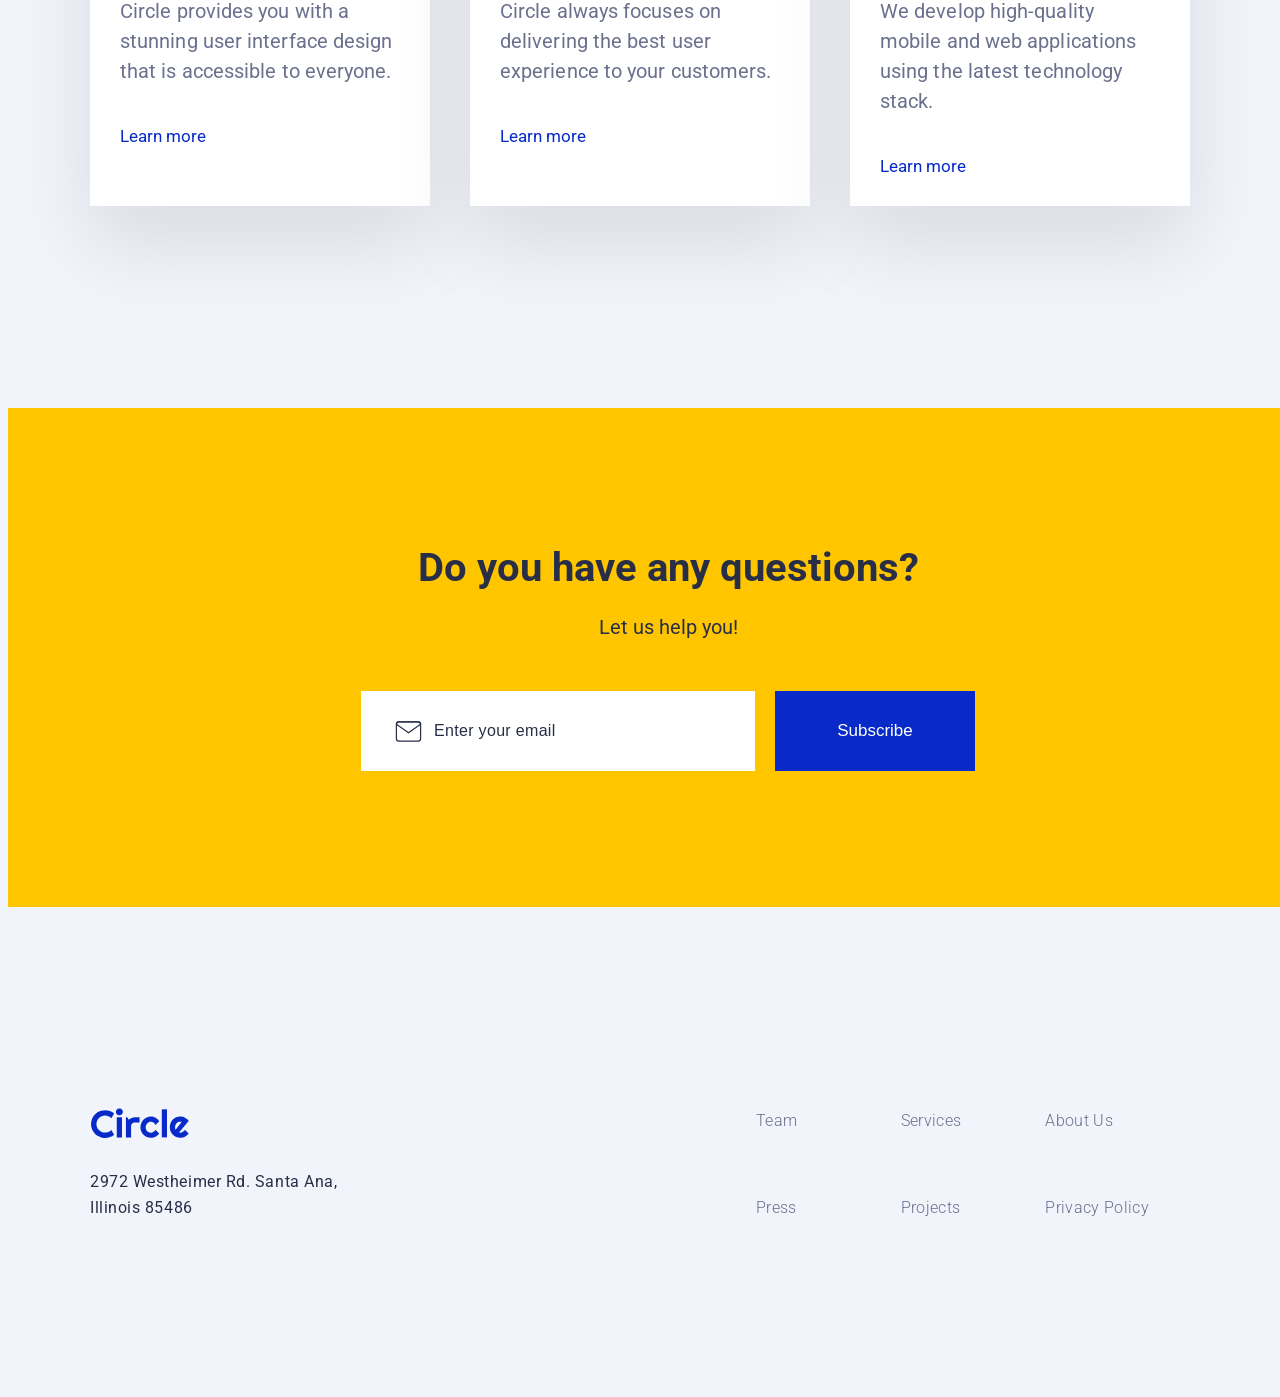
==== commit 3d4afd49: "improve links" ====
--- a/index.html
+++ b/index.html
@@ -20,7 +20,7 @@
 
                 <a href="index.html"> <img src="assets/logos/circle.svg" alt="circle logo" class="logo"></a>
                 <ul>
-                    <li><a href="index.html#home">Home</a></li>
+                    <li><a class="active" href="index.html#home">Home</a></li>
                     <li><a href="index.html#projects">Projects</a></li>
                     <li><a href="index.html#services">Services</a></li>
                 </ul>
@@ -32,13 +32,14 @@
         <div class="container">
             <div class="intro">
                 <h1>Empower Your Business With Stunning Design!</h1>
-                <p class="body-intro">
+                <p class="hero-intro">
                     Circle is a digital design and development studio.<br>We design and develop astonishing websites<br>
                     and mobile apps.
                 </p>
                 <div class="intro-buttons">
-                    <button class="circle-button">Get in touch</button>
-                    <button class="circle-button circle-button-transparent">See our work</button>
+                    <a href="contact.html" class="contact-us-button circle-button">Get in touch</a>
+            
+                    <a href="index.html#projects" class="circle-button circle-button-transparent">See our work</a>
                 </div>
             </div>
             <div class="intro-images">
@@ -71,7 +72,7 @@
                     <div class="project-card-info card-info">
                         <h4>Simplify</h4>
                         <p>UI Design & App Development</p>
-                        <a class="circle-link" href="project.html">Learn more</a>
+                        <a class="circle-link" href="project.html?name=Simplify&desc=UI Design & App Development">Learn more</a>
                     </div>
                 </div>
                 <div class="project-card card">
@@ -79,7 +80,7 @@
                     <div class="project-card-info card-info">
                         <h4>Dashcoin</h4>
                         <p>Web Development</p>
-                        <a class="circle-link" href="project.html">Learn more</a>
+                        <a class="circle-link" href="project.html?name=Dashcoin&desc=Web Development">Learn more</a>
                     </div>
                 </div>
                 <div class="project-card card">
@@ -87,7 +88,7 @@
                     <div class="project-card-info card-info">
                         <h4>Vectorify</h4>
                         <p>User Experience Design</p>
-                        <a class="circle-link" href="project.html">Learn more</a>
+                        <a class="circle-link" href="project.html?name=Vectorify&desc=User Experience Design">Learn more</a>
                     </div>
                 </div>
             </div>
--- a/style.css
+++ b/style.css
@@ -1,3 +1,7 @@
+html {
+    scroll-behavior: smooth;
+}
+
 body {
     font-family: 'Roboto', sans-serif;
     color: #292E47;
@@ -7,7 +11,6 @@
 body * {
     box-sizing: border-box;
 }
-
 
 h1 {
     font-size: 60px;
@@ -33,10 +36,11 @@
     margin: 0;
 }
 
-p.body-intro {
+p.hero-intro {
     font-size: 20px;
     font-weight: 400;
     line-height: 1.5;
+    color: #6B708D;
 }
 
 .container {
@@ -49,7 +53,8 @@
     margin: 0 auto;
 }
 
-button.circle-button, a.circle-button {
+button.circle-button,
+a.circle-button {
     font-size: 17px;
     border-radius: 0px;
     background-color: #072AC8;
@@ -59,11 +64,25 @@
     padding: 16px 33px;
     cursor: pointer;
     text-decoration: none;
-}
-
-button.circle-button-transparent {
+    transition: background-color 300ms linear;
+}
+
+button.circle-button:hover,
+a.circle-button:hover {
+    background-color: #292E47;
+}
+
+button.circle-button-transparent,
+a.circle-button-transparent {
     background-color: transparent;
     color: #6B708D;
+    transition: color 300ms linear;
+}
+
+button.circle-button-transparent:hover,
+a.circle-button-transparent:hover {
+    background-color: transparent;
+    color: #292E47;
 }
 
 a.circle-link {
@@ -71,6 +90,21 @@
     text-decoration: none;
     font-size: 17px;
     font-weight: 400;
+    transition: color 300ms linear;
+}
+
+a.circle-link:hover {
+    color: #000000;
+}
+
+.card {
+    will-change: transform;
+    transition: transform 450ms;
+}
+
+.card:hover {
+    transition: transform 125ms;
+    transform: translateY(-10px);
 }
 
 .navigation {
@@ -94,6 +128,15 @@
 .navigation ul li a {
     color: #6B708D;
     text-decoration: none;
+    transition: color 300ms linear;
+}
+
+.navigation ul li a:hover {
+    color: #292E47;
+}
+
+.navigation ul li a.active {
+    color: #072AC8;
 }
 
 .navigation .logo {
@@ -119,7 +162,7 @@
     padding-top: 118px;
 }
 
-.hero .intro p.body-intro {
+.hero .intro p.hero-intro {
     margin-bottom: 41px;
     margin-top: 28px;
 }
@@ -233,9 +276,9 @@
 }
 
 .reviews .container-fluid {
-    background-color: #292E47;
     height: 622px;
-
+    background: url(assets/testimonial-section/orbit.png) no-repeat center center #292E47;
+    background-size: cover;
 }
 
 .reviews .container-fluid h3.review-title {
@@ -473,9 +516,12 @@
     font-weight: 300;
     letter-spacing: 0.02em;
     text-decoration: none;
-}
-
-
+    transition: background-color 300ms linear;
+}
+
+footer .footer-nav ul li a:hover {
+    color: #292E47;
+}
 
 .project {
     padding: 85px 0 0 0;
@@ -508,18 +554,122 @@
 .project-header .project-date span {
     color: #6B708D;
 }
+
 .project-body {
     padding: 55px 0 0 0;
 }
+
 .project-body img {
     width: 100%;
     height: 445px;
     object-fit: cover;
     box-shadow: rgba(0, 0, 0, 0.1) 0px 38px 77px 0px;
 }
+
 .project-body .project-text {
     margin-top: 67px;
     font-size: 20px;
     line-height: 1.5em;
     letter-spacing: 0.0005em;
+}
+
+.contact-us {
+    padding: 85px 0;
+}
+
+.contact-form {
+    margin-top: 86px;
+}
+
+.form-line {
+    display: flex;
+    align-items: center;
+    justify-content: space-between;
+    margin-top: 45px;
+    gap: 40px;
+}
+
+.form-line .form-control {
+    width: 100%;
+}
+
+.form-line .form-control input {
+    width: 100%;
+    height: 70px;
+    border-radius: 0px;
+    border: none;
+    padding: 23px 20px;
+    font-size: 16px;
+    font-weight: 300;
+    color: #292E47;
+    background: rgba(107, 112, 141, 0.1);
+    letter-spacing: 0.024em;
+    margin-top: 14px;
+}
+
+.form-line .form-control label {
+    display: block;
+    font-size: 18px;
+    letter-spacing: 0.06em;
+    color: #6B708D;
+}
+
+.form-line .form-control textarea {
+    width: 100%;
+    height: 200px;
+    background: rgba(107, 112, 141, 0.1);
+    letter-spacing: 0.035em;
+    margin-top: 14px;
+    border-radius: 0px;
+    border: none;
+    padding: 25px 20px;
+    font-family: 'Roboto', sans-serif;
+    font-size: 16px;
+    font-weight: 300;
+    color: #292E47;
+}
+
+.circle-button.form-button {
+    margin-top: 35px;
+    height: 80px;
+    width: 100%;
+}
+
+/* The Modal (background) */
+.modal {
+    display: none;
+    position: fixed;
+    z-index: 1;
+    padding-top: 100px;
+    left: 0;
+    top: 0;
+    width: 100%;
+    height: 100%;
+    overflow: auto;
+    background-color: rgb(0, 0, 0);
+    background-color: rgba(0, 0, 0, 0.4);
+}
+
+/* Modal Content */
+.modal-content {
+    background-color: #fefefe;
+    margin: auto;
+    padding: 20px;
+    border: 1px solid #888;
+    width: 40%;
+}
+
+/* The Close Button */
+.close {
+    color: #aaaaaa;
+    float: right;
+    font-size: 28px;
+    font-weight: bold;
+}
+
+.close:hover,
+.close:focus {
+    color: #000;
+    text-decoration: none;
+    cursor: pointer;
 }
